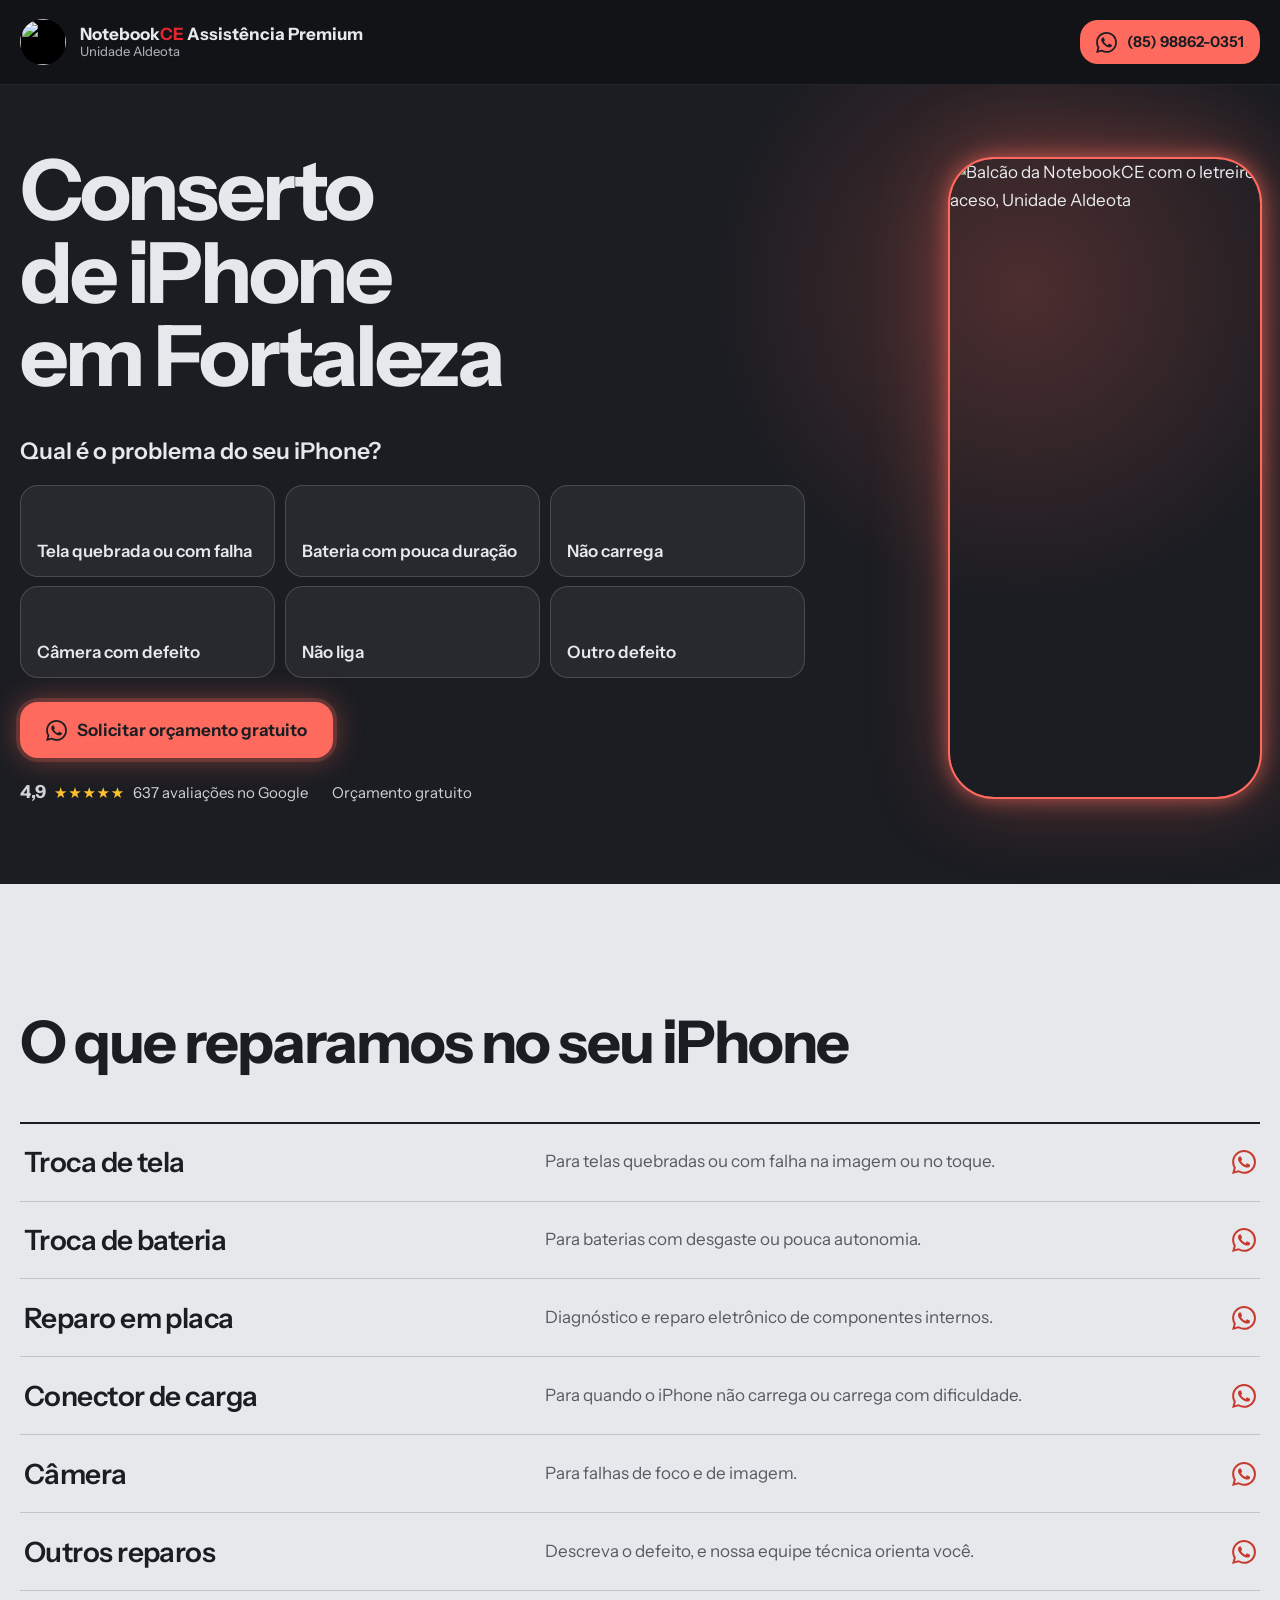
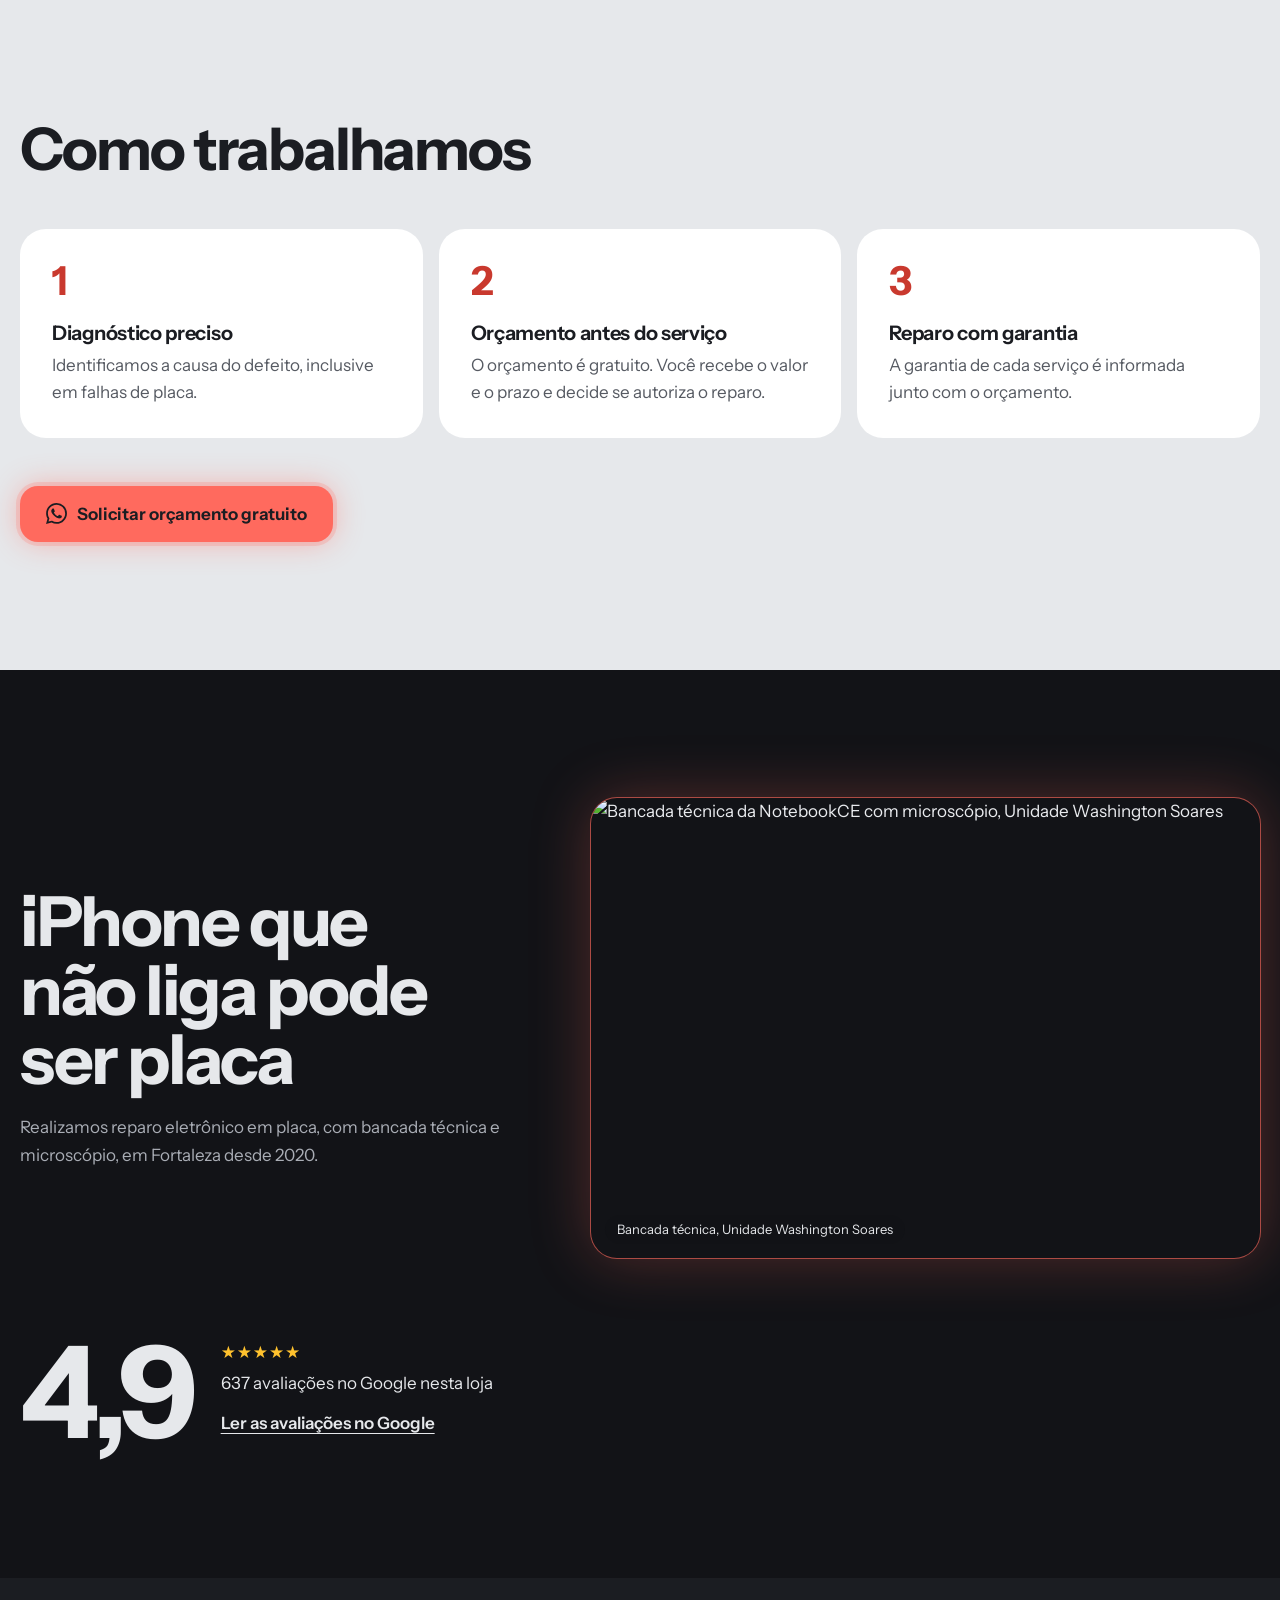
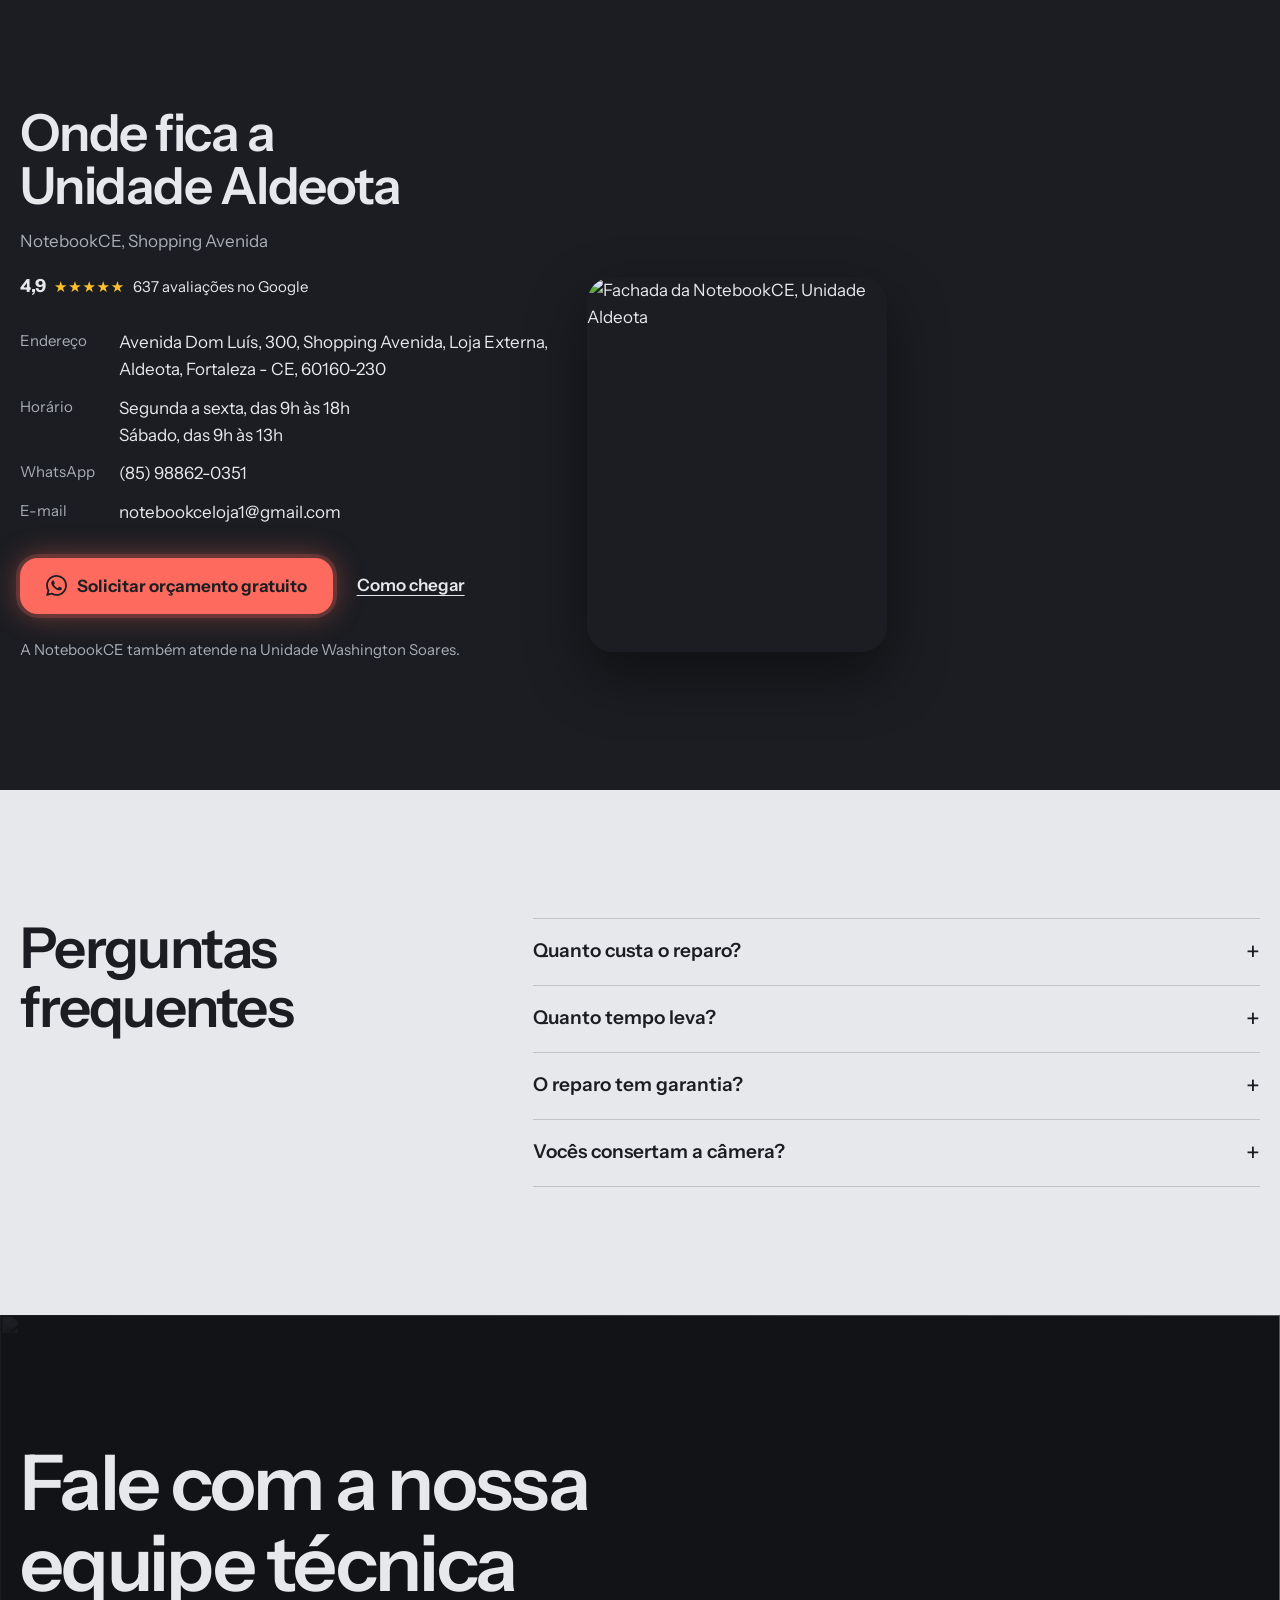
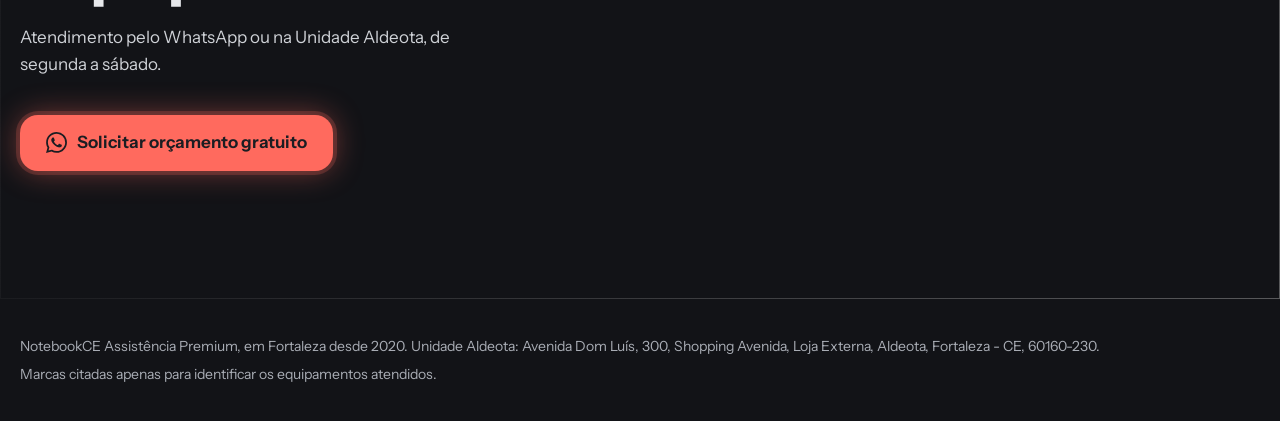
==== matriz/iphone/index.html @ aa3cdfe5 "Prévia das LPs da NotebookCE (v5) Oito páginas: MacBook e iMac, notebook gamer, notebook de outras m" ====
<!doctype html>
<html lang="pt-BR">
<head>
<meta charset="utf-8">
<meta name="viewport" content="width=device-width, initial-scale=1">
<meta name="robots" content="noindex, nofollow">
<meta name="referrer" content="no-referrer">
<title>Conserto de iPhone em Fortaleza, Unidade Aldeota | NotebookCE</title>
<meta name="description" content="Troca de tela e bateria, conector de carga, câmera e reparo em placa de iPhone em Fortaleza, com orçamento gratuito.">
<link rel="preconnect" href="https://fonts.googleapis.com">
<link rel="preconnect" href="https://fonts.gstatic.com" crossorigin>
<link rel="stylesheet" href="https://fonts.googleapis.com/css2?family=Instrument+Sans:wdth,wght@75..100,400..700&display=swap">
<link rel="stylesheet" href="../../assets/base.css">
<style>
  :root { --c: #ff6a5e; --c-escuro: #c9392e; --raio-cta: 18px; --raio-foto: 26px; }

  .heroi { position: relative; overflow: hidden; }
  .heroi::before { content: ""; position: absolute; width: 56vw; height: 56vw; right: -8vw; top: -12vw; background: radial-gradient(circle, color-mix(in srgb, var(--c) 22%, transparent), transparent 62%); pointer-events: none; }
  .heroi__grade { position: relative; display: grid; grid-template-columns: minmax(0, 1.35fr) minmax(0, .65fr); gap: clamp(2rem, 6vw, 6rem); align-items: center; padding-block: clamp(2.5rem, 5vw, 4rem) clamp(3rem, 6vw, 5rem); }
  .heroi h1 { max-width: 12ch; font-size: clamp(2.9rem, 6.6vw, 5.75rem); font-weight: 700; letter-spacing: -.04em; line-height: .98; }
  .heroi__pergunta { margin: clamp(1.5rem, 3vw, 2.25rem) 0 .9rem; font-size: clamp(1.1875rem, 1.8vw, 1.4375rem); font-weight: 600; }
  .defeitos { display: grid; grid-template-columns: repeat(3, minmax(0, 1fr)); gap: .6rem; }
  .defeitos a { display: flex; align-items: flex-end; min-height: 92px; padding: .9rem 1rem; background: rgba(230, 232, 235, .06); border: 1px solid rgba(230, 232, 235, .18); border-radius: 18px; font-size: 1.0625rem; font-weight: 600; line-height: 1.2; text-decoration: none; transition: background .15s ease, color .15s ease, box-shadow .15s ease, transform .15s ease; }
  .defeitos a:hover { background: var(--c); border-color: var(--c); color: var(--grafite); box-shadow: 0 0 28px color-mix(in srgb, var(--c) 65%, transparent); transform: translateY(-2px); }
  .heroi__acao { margin-top: 1.5rem; }
  .heroi__prova { display: flex; flex-wrap: wrap; align-items: center; gap: .4rem 1.5rem; margin-top: 1.25rem; color: #cfd2d7; font-size: .9375rem; }
  .tela { width: min(310px, 100%); margin-left: auto; aspect-ratio: 9 / 18.5; overflow: hidden; border-radius: 44px; box-shadow: 0 0 0 2px var(--c), 0 0 22px color-mix(in srgb, var(--c) 75%, transparent), 0 0 80px color-mix(in srgb, var(--c) 35%, transparent); }
  .tela img { width: 100%; height: 100%; object-fit: cover; object-position: center; }

  .h2 { font-size: clamp(2.25rem, 4.6vw, 3.75rem); font-weight: 700; letter-spacing: -.034em; }
  .reparos { margin-top: clamp(2rem, 4vw, 3rem); border-top: 2px solid currentColor; }
  .reparos a { display: grid; grid-template-columns: minmax(0, .85fr) minmax(0, 1.15fr) auto; gap: .35rem clamp(1.5rem, 4vw, 4rem); align-items: center; padding: 1.4rem .25rem; border-bottom: 1px solid var(--linha); text-decoration: none; transition: background .15s ease, padding .15s ease; }
  .reparos a:hover { padding-inline: 1rem; background: color-mix(in srgb, var(--c) 16%, transparent); }
  .reparos h3 { font-size: clamp(1.3125rem, 2.3vw, 1.75rem); font-weight: 600; letter-spacing: -.02em; line-height: 1.15; }
  .reparos p { color: var(--suave); }
  .reparos svg { width: 24px; height: 24px; fill: var(--c-escuro); }

  .passos { display: grid; grid-template-columns: repeat(3, minmax(0, 1fr)); gap: 1rem; margin-top: clamp(2rem, 4vw, 3rem); }
  .passos li { padding: clamp(1.25rem, 2.5vw, 2rem); background: #fff; border-radius: var(--raio-foto); }
  .passos__n { display: block; margin-bottom: 1.25rem; color: var(--c-escuro); font-size: 2.5rem; font-weight: 700; line-height: 1; }
  .passos h3 { margin-bottom: .4rem; font-size: 1.25rem; font-weight: 650; letter-spacing: -.015em; line-height: 1.2; }
  .passos p { color: var(--suave); }
  .acao { margin-top: clamp(2rem, 4vw, 3rem); }

  .placa { position: relative; overflow: hidden; }
  .placa__grade { display: grid; grid-template-columns: minmax(0, .85fr) minmax(0, 1.15fr); align-items: center; gap: clamp(2rem, 6vw, 6rem); }
  .placa h2 { font-size: clamp(2.5rem, 5.4vw, 4.5rem); font-weight: 700; letter-spacing: -.035em; line-height: 1; }
  .placa__texto > p { max-width: 44ch; margin-top: 1.25rem; color: var(--suave); }
  .placa figure { position: relative; overflow: hidden; border-radius: var(--raio-foto); box-shadow: 0 0 0 1px color-mix(in srgb, var(--c) 60%, transparent), 0 0 60px color-mix(in srgb, var(--c) 28%, transparent); }
  .placa img { width: 100%; aspect-ratio: 16 / 11; object-fit: cover; filter: var(--filtro-foto); }
  .placa figcaption { position: absolute; left: .85rem; bottom: .85rem; padding: .25rem .75rem; background: rgba(18, 19, 23, .82); border-radius: 999px; font-size: .8125rem; }
  .placa .avaliacoes { margin-top: clamp(3rem, 6vw, 5rem); }

  @media (max-width: 860px) {
    .heroi__grade { grid-template-columns: minmax(0, 1fr); }
    .tela { width: min(260px, 72%); margin: 1rem auto 0; aspect-ratio: 9 / 15; border-radius: 36px; }
    .placa__grade, .passos { grid-template-columns: minmax(0, 1fr); }
    .reparos a { grid-template-columns: minmax(0, 1fr) auto; }
    .reparos h3 { grid-column: 1; }
    .reparos p { grid-column: 1; grid-row: 2; }
    .reparos svg { grid-column: 2; grid-row: 1 / span 2; }
  }
  @media (max-width: 520px) {
    .defeitos { grid-template-columns: repeat(2, minmax(0, 1fr)); }
    .defeitos a { min-height: 74px; }
  }
</style>
</head>
<body>
<header class="topo">
  <div class="faixa topo__faixa">
    <img class="topo__emblema" src="https://notebookce.com.br/wp-content/uploads/2024/09/cropped-favicon-192x192.webp" alt="" width="46" height="46">
    <p class="topo__nome">Notebook<span class="marca">CE</span> Assistência Premium<small>Unidade Aldeota</small></p>
    <a class="cta cta--pequeno" href="https://wa.me/5585988620351"><svg viewBox="0 0 24 24" aria-hidden="true"><path d="M17.47 14.38c-.3-.15-1.76-.87-2.03-.97-.27-.1-.47-.15-.67.15-.2.3-.77.97-.94 1.16-.17.2-.35.22-.64.08-.3-.15-1.26-.46-2.39-1.48-.88-.79-1.48-1.76-1.65-2.06-.17-.3-.02-.46.13-.6.13-.14.3-.35.45-.52.15-.18.2-.3.3-.5.1-.2.05-.37-.03-.52-.07-.15-.67-1.61-.91-2.2-.24-.58-.49-.5-.67-.51h-.57c-.2 0-.52.07-.79.37-.27.3-1.04 1.02-1.04 2.48 0 1.46 1.07 2.88 1.21 3.07.15.2 2.1 3.2 5.08 4.49.71.3 1.26.49 1.69.62.71.23 1.36.2 1.87.12.57-.09 1.76-.72 2-1.41.25-.7.25-1.29.18-1.41-.08-.13-.27-.2-.57-.35M12.05 21.79h-.01a9.87 9.87 0 0 1-5.03-1.38l-.36-.21-3.74.98 1-3.65-.24-.37a9.86 9.86 0 0 1-1.51-5.26c0-5.45 4.44-9.88 9.89-9.88 2.64 0 5.12 1.03 6.99 2.9a9.82 9.82 0 0 1 2.89 6.99c0 5.45-4.44 9.88-9.88 9.88m8.41-18.3A11.82 11.82 0 0 0 12.05 0C5.5 0 .16 5.34.16 11.89c0 2.1.55 4.14 1.59 5.95L.06 24l6.31-1.65a11.88 11.88 0 0 0 5.68 1.45h.01c6.55 0 11.89-5.34 11.89-11.9 0-3.17-1.24-6.16-3.49-8.41"/></svg><span>(85) 98862-0351</span></a>
  </div>
</header>
<main>
  <section class="heroi">
    <div class="faixa heroi__grade">
      <div>
        <h1>Conserto de iPhone em Fortaleza</h1>
        <p class="heroi__pergunta">Qual é o problema do seu iPhone?</p>
        <ul class="defeitos">
          <li><a href="https://wa.me/5585988620351">Tela quebrada ou com falha</a></li>
          <li><a href="https://wa.me/5585988620351">Bateria com pouca duração</a></li>
          <li><a href="https://wa.me/5585988620351">Não carrega</a></li>
          <li><a href="https://wa.me/5585988620351">Câmera com defeito</a></li>
          <li><a href="https://wa.me/5585988620351">Não liga</a></li>
          <li><a href="https://wa.me/5585988620351">Outro defeito</a></li>
        </ul>
        <p class="heroi__acao"><a class="cta" href="https://wa.me/5585988620351"><svg viewBox="0 0 24 24" aria-hidden="true"><path d="M17.47 14.38c-.3-.15-1.76-.87-2.03-.97-.27-.1-.47-.15-.67.15-.2.3-.77.97-.94 1.16-.17.2-.35.22-.64.08-.3-.15-1.26-.46-2.39-1.48-.88-.79-1.48-1.76-1.65-2.06-.17-.3-.02-.46.13-.6.13-.14.3-.35.45-.52.15-.18.2-.3.3-.5.1-.2.05-.37-.03-.52-.07-.15-.67-1.61-.91-2.2-.24-.58-.49-.5-.67-.51h-.57c-.2 0-.52.07-.79.37-.27.3-1.04 1.02-1.04 2.48 0 1.46 1.07 2.88 1.21 3.07.15.2 2.1 3.2 5.08 4.49.71.3 1.26.49 1.69.62.71.23 1.36.2 1.87.12.57-.09 1.76-.72 2-1.41.25-.7.25-1.29.18-1.41-.08-.13-.27-.2-.57-.35M12.05 21.79h-.01a9.87 9.87 0 0 1-5.03-1.38l-.36-.21-3.74.98 1-3.65-.24-.37a9.86 9.86 0 0 1-1.51-5.26c0-5.45 4.44-9.88 9.89-9.88 2.64 0 5.12 1.03 6.99 2.9a9.82 9.82 0 0 1 2.89 6.99c0 5.45-4.44 9.88-9.88 9.88m8.41-18.3A11.82 11.82 0 0 0 12.05 0C5.5 0 .16 5.34.16 11.89c0 2.1.55 4.14 1.59 5.95L.06 24l6.31-1.65a11.88 11.88 0 0 0 5.68 1.45h.01c6.55 0 11.89-5.34 11.89-11.9 0-3.17-1.24-6.16-3.49-8.41"/></svg><span>Solicitar orçamento gratuito</span></a></p>
        <div class="heroi__prova">
          <p class="nota"><strong>4,9</strong> <span class="estrelas" aria-hidden="true">★★★★★</span> <span>637 avaliações no Google</span></p>
          <span>Orçamento gratuito</span>
        </div>
      </div>
      <div class="tela"><img class="acende" src="https://lh3.googleusercontent.com/d/18Oj84AFcj0-2UuQDXYTIz5CClQCBm1xY=w1280" srcset="https://lh3.googleusercontent.com/d/18Oj84AFcj0-2UuQDXYTIz5CClQCBm1xY=w640 640w, https://lh3.googleusercontent.com/d/18Oj84AFcj0-2UuQDXYTIz5CClQCBm1xY=w960 960w, https://lh3.googleusercontent.com/d/18Oj84AFcj0-2UuQDXYTIz5CClQCBm1xY=w1280 1280w" sizes="(max-width: 860px) 260px, 310px" alt="Balcão da NotebookCE com o letreiro aceso, Unidade Aldeota" fetchpriority="high"></div>
    </div>
  </section>

  <section class="claro secao">
    <div class="faixa">
      <h2 class="h2">O que reparamos no seu iPhone</h2>
      <ul class="reparos">
        <li><a href="https://wa.me/5585988620351"><h3>Troca de tela</h3><p>Para telas quebradas ou com falha na imagem ou no toque.</p><svg viewBox="0 0 24 24" aria-hidden="true"><path d="M17.47 14.38c-.3-.15-1.76-.87-2.03-.97-.27-.1-.47-.15-.67.15-.2.3-.77.97-.94 1.16-.17.2-.35.22-.64.08-.3-.15-1.26-.46-2.39-1.48-.88-.79-1.48-1.76-1.65-2.06-.17-.3-.02-.46.13-.6.13-.14.3-.35.45-.52.15-.18.2-.3.3-.5.1-.2.05-.37-.03-.52-.07-.15-.67-1.61-.91-2.2-.24-.58-.49-.5-.67-.51h-.57c-.2 0-.52.07-.79.37-.27.3-1.04 1.02-1.04 2.48 0 1.46 1.07 2.88 1.21 3.07.15.2 2.1 3.2 5.08 4.49.71.3 1.26.49 1.69.62.71.23 1.36.2 1.87.12.57-.09 1.76-.72 2-1.41.25-.7.25-1.29.18-1.41-.08-.13-.27-.2-.57-.35M12.05 21.79h-.01a9.87 9.87 0 0 1-5.03-1.38l-.36-.21-3.74.98 1-3.65-.24-.37a9.86 9.86 0 0 1-1.51-5.26c0-5.45 4.44-9.88 9.89-9.88 2.64 0 5.12 1.03 6.99 2.9a9.82 9.82 0 0 1 2.89 6.99c0 5.45-4.44 9.88-9.88 9.88m8.41-18.3A11.82 11.82 0 0 0 12.05 0C5.5 0 .16 5.34.16 11.89c0 2.1.55 4.14 1.59 5.95L.06 24l6.31-1.65a11.88 11.88 0 0 0 5.68 1.45h.01c6.55 0 11.89-5.34 11.89-11.9 0-3.17-1.24-6.16-3.49-8.41"/></svg></a></li>
        <li><a href="https://wa.me/5585988620351"><h3>Troca de bateria</h3><p>Para baterias com desgaste ou pouca autonomia.</p><svg viewBox="0 0 24 24" aria-hidden="true"><path d="M17.47 14.38c-.3-.15-1.76-.87-2.03-.97-.27-.1-.47-.15-.67.15-.2.3-.77.97-.94 1.16-.17.2-.35.22-.64.08-.3-.15-1.26-.46-2.39-1.48-.88-.79-1.48-1.76-1.65-2.06-.17-.3-.02-.46.13-.6.13-.14.3-.35.45-.52.15-.18.2-.3.3-.5.1-.2.05-.37-.03-.52-.07-.15-.67-1.61-.91-2.2-.24-.58-.49-.5-.67-.51h-.57c-.2 0-.52.07-.79.37-.27.3-1.04 1.02-1.04 2.48 0 1.46 1.07 2.88 1.21 3.07.15.2 2.1 3.2 5.08 4.49.71.3 1.26.49 1.69.62.71.23 1.36.2 1.87.12.57-.09 1.76-.72 2-1.41.25-.7.25-1.29.18-1.41-.08-.13-.27-.2-.57-.35M12.05 21.79h-.01a9.87 9.87 0 0 1-5.03-1.38l-.36-.21-3.74.98 1-3.65-.24-.37a9.86 9.86 0 0 1-1.51-5.26c0-5.45 4.44-9.88 9.89-9.88 2.64 0 5.12 1.03 6.99 2.9a9.82 9.82 0 0 1 2.89 6.99c0 5.45-4.44 9.88-9.88 9.88m8.41-18.3A11.82 11.82 0 0 0 12.05 0C5.5 0 .16 5.34.16 11.89c0 2.1.55 4.14 1.59 5.95L.06 24l6.31-1.65a11.88 11.88 0 0 0 5.68 1.45h.01c6.55 0 11.89-5.34 11.89-11.9 0-3.17-1.24-6.16-3.49-8.41"/></svg></a></li>
        <li><a href="https://wa.me/5585988620351"><h3>Reparo em placa</h3><p>Diagnóstico e reparo eletrônico de componentes internos.</p><svg viewBox="0 0 24 24" aria-hidden="true"><path d="M17.47 14.38c-.3-.15-1.76-.87-2.03-.97-.27-.1-.47-.15-.67.15-.2.3-.77.97-.94 1.16-.17.2-.35.22-.64.08-.3-.15-1.26-.46-2.39-1.48-.88-.79-1.48-1.76-1.65-2.06-.17-.3-.02-.46.13-.6.13-.14.3-.35.45-.52.15-.18.2-.3.3-.5.1-.2.05-.37-.03-.52-.07-.15-.67-1.61-.91-2.2-.24-.58-.49-.5-.67-.51h-.57c-.2 0-.52.07-.79.37-.27.3-1.04 1.02-1.04 2.48 0 1.46 1.07 2.88 1.21 3.07.15.2 2.1 3.2 5.08 4.49.71.3 1.26.49 1.69.62.71.23 1.36.2 1.87.12.57-.09 1.76-.72 2-1.41.25-.7.25-1.29.18-1.41-.08-.13-.27-.2-.57-.35M12.05 21.79h-.01a9.87 9.87 0 0 1-5.03-1.38l-.36-.21-3.74.98 1-3.65-.24-.37a9.86 9.86 0 0 1-1.51-5.26c0-5.45 4.44-9.88 9.89-9.88 2.64 0 5.12 1.03 6.99 2.9a9.82 9.82 0 0 1 2.89 6.99c0 5.45-4.44 9.88-9.88 9.88m8.41-18.3A11.82 11.82 0 0 0 12.05 0C5.5 0 .16 5.34.16 11.89c0 2.1.55 4.14 1.59 5.95L.06 24l6.31-1.65a11.88 11.88 0 0 0 5.68 1.45h.01c6.55 0 11.89-5.34 11.89-11.9 0-3.17-1.24-6.16-3.49-8.41"/></svg></a></li>
        <li><a href="https://wa.me/5585988620351"><h3>Conector de carga</h3><p>Para quando o iPhone não carrega ou carrega com dificuldade.</p><svg viewBox="0 0 24 24" aria-hidden="true"><path d="M17.47 14.38c-.3-.15-1.76-.87-2.03-.97-.27-.1-.47-.15-.67.15-.2.3-.77.97-.94 1.16-.17.2-.35.22-.64.08-.3-.15-1.26-.46-2.39-1.48-.88-.79-1.48-1.76-1.65-2.06-.17-.3-.02-.46.13-.6.13-.14.3-.35.45-.52.15-.18.2-.3.3-.5.1-.2.05-.37-.03-.52-.07-.15-.67-1.61-.91-2.2-.24-.58-.49-.5-.67-.51h-.57c-.2 0-.52.07-.79.37-.27.3-1.04 1.02-1.04 2.48 0 1.46 1.07 2.88 1.21 3.07.15.2 2.1 3.2 5.08 4.49.71.3 1.26.49 1.69.62.71.23 1.36.2 1.87.12.57-.09 1.76-.72 2-1.41.25-.7.25-1.29.18-1.41-.08-.13-.27-.2-.57-.35M12.05 21.79h-.01a9.87 9.87 0 0 1-5.03-1.38l-.36-.21-3.74.98 1-3.65-.24-.37a9.86 9.86 0 0 1-1.51-5.26c0-5.45 4.44-9.88 9.89-9.88 2.64 0 5.12 1.03 6.99 2.9a9.82 9.82 0 0 1 2.89 6.99c0 5.45-4.44 9.88-9.88 9.88m8.41-18.3A11.82 11.82 0 0 0 12.05 0C5.5 0 .16 5.34.16 11.89c0 2.1.55 4.14 1.59 5.95L.06 24l6.31-1.65a11.88 11.88 0 0 0 5.68 1.45h.01c6.55 0 11.89-5.34 11.89-11.9 0-3.17-1.24-6.16-3.49-8.41"/></svg></a></li>
        <li><a href="https://wa.me/5585988620351"><h3>Câmera</h3><p>Para falhas de foco e de imagem.</p><svg viewBox="0 0 24 24" aria-hidden="true"><path d="M17.47 14.38c-.3-.15-1.76-.87-2.03-.97-.27-.1-.47-.15-.67.15-.2.3-.77.97-.94 1.16-.17.2-.35.22-.64.08-.3-.15-1.26-.46-2.39-1.48-.88-.79-1.48-1.76-1.65-2.06-.17-.3-.02-.46.13-.6.13-.14.3-.35.45-.52.15-.18.2-.3.3-.5.1-.2.05-.37-.03-.52-.07-.15-.67-1.61-.91-2.2-.24-.58-.49-.5-.67-.51h-.57c-.2 0-.52.07-.79.37-.27.3-1.04 1.02-1.04 2.48 0 1.46 1.07 2.88 1.21 3.07.15.2 2.1 3.2 5.08 4.49.71.3 1.26.49 1.69.62.71.23 1.36.2 1.87.12.57-.09 1.76-.72 2-1.41.25-.7.25-1.29.18-1.41-.08-.13-.27-.2-.57-.35M12.05 21.79h-.01a9.87 9.87 0 0 1-5.03-1.38l-.36-.21-3.74.98 1-3.65-.24-.37a9.86 9.86 0 0 1-1.51-5.26c0-5.45 4.44-9.88 9.89-9.88 2.64 0 5.12 1.03 6.99 2.9a9.82 9.82 0 0 1 2.89 6.99c0 5.45-4.44 9.88-9.88 9.88m8.41-18.3A11.82 11.82 0 0 0 12.05 0C5.5 0 .16 5.34.16 11.89c0 2.1.55 4.14 1.59 5.95L.06 24l6.31-1.65a11.88 11.88 0 0 0 5.68 1.45h.01c6.55 0 11.89-5.34 11.89-11.9 0-3.17-1.24-6.16-3.49-8.41"/></svg></a></li>
        <li><a href="https://wa.me/5585988620351"><h3>Outros reparos</h3><p>Descreva o defeito, e nossa equipe técnica orienta você.</p><svg viewBox="0 0 24 24" aria-hidden="true"><path d="M17.47 14.38c-.3-.15-1.76-.87-2.03-.97-.27-.1-.47-.15-.67.15-.2.3-.77.97-.94 1.16-.17.2-.35.22-.64.08-.3-.15-1.26-.46-2.39-1.48-.88-.79-1.48-1.76-1.65-2.06-.17-.3-.02-.46.13-.6.13-.14.3-.35.45-.52.15-.18.2-.3.3-.5.1-.2.05-.37-.03-.52-.07-.15-.67-1.61-.91-2.2-.24-.58-.49-.5-.67-.51h-.57c-.2 0-.52.07-.79.37-.27.3-1.04 1.02-1.04 2.48 0 1.46 1.07 2.88 1.21 3.07.15.2 2.1 3.2 5.08 4.49.71.3 1.26.49 1.69.62.71.23 1.36.2 1.87.12.57-.09 1.76-.72 2-1.41.25-.7.25-1.29.18-1.41-.08-.13-.27-.2-.57-.35M12.05 21.79h-.01a9.87 9.87 0 0 1-5.03-1.38l-.36-.21-3.74.98 1-3.65-.24-.37a9.86 9.86 0 0 1-1.51-5.26c0-5.45 4.44-9.88 9.89-9.88 2.64 0 5.12 1.03 6.99 2.9a9.82 9.82 0 0 1 2.89 6.99c0 5.45-4.44 9.88-9.88 9.88m8.41-18.3A11.82 11.82 0 0 0 12.05 0C5.5 0 .16 5.34.16 11.89c0 2.1.55 4.14 1.59 5.95L.06 24l6.31-1.65a11.88 11.88 0 0 0 5.68 1.45h.01c6.55 0 11.89-5.34 11.89-11.9 0-3.17-1.24-6.16-3.49-8.41"/></svg></a></li>
      </ul>
    </div>
  </section>

  <section class="claro secao" style="padding-top:0">
    <div class="faixa">
      <h2 class="h2">Como trabalhamos</h2>
      <ol class="passos">
        <li><span class="passos__n">1</span><h3>Diagnóstico preciso</h3><p>Identificamos a causa do defeito, inclusive em falhas de placa.</p></li>
        <li><span class="passos__n">2</span><h3>Orçamento antes do serviço</h3><p>O orçamento é gratuito. Você recebe o valor e o prazo e decide se autoriza o reparo.</p></li>
        <li><span class="passos__n">3</span><h3>Reparo com garantia</h3><p>A garantia de cada serviço é informada junto com o orçamento.</p></li>
      </ol>
      <p class="acao"><a class="cta" href="https://wa.me/5585988620351"><svg viewBox="0 0 24 24" aria-hidden="true"><path d="M17.47 14.38c-.3-.15-1.76-.87-2.03-.97-.27-.1-.47-.15-.67.15-.2.3-.77.97-.94 1.16-.17.2-.35.22-.64.08-.3-.15-1.26-.46-2.39-1.48-.88-.79-1.48-1.76-1.65-2.06-.17-.3-.02-.46.13-.6.13-.14.3-.35.45-.52.15-.18.2-.3.3-.5.1-.2.05-.37-.03-.52-.07-.15-.67-1.61-.91-2.2-.24-.58-.49-.5-.67-.51h-.57c-.2 0-.52.07-.79.37-.27.3-1.04 1.02-1.04 2.48 0 1.46 1.07 2.88 1.21 3.07.15.2 2.1 3.2 5.08 4.49.71.3 1.26.49 1.69.62.71.23 1.36.2 1.87.12.57-.09 1.76-.72 2-1.41.25-.7.25-1.29.18-1.41-.08-.13-.27-.2-.57-.35M12.05 21.79h-.01a9.87 9.87 0 0 1-5.03-1.38l-.36-.21-3.74.98 1-3.65-.24-.37a9.86 9.86 0 0 1-1.51-5.26c0-5.45 4.44-9.88 9.89-9.88 2.64 0 5.12 1.03 6.99 2.9a9.82 9.82 0 0 1 2.89 6.99c0 5.45-4.44 9.88-9.88 9.88m8.41-18.3A11.82 11.82 0 0 0 12.05 0C5.5 0 .16 5.34.16 11.89c0 2.1.55 4.14 1.59 5.95L.06 24l6.31-1.65a11.88 11.88 0 0 0 5.68 1.45h.01c6.55 0 11.89-5.34 11.89-11.9 0-3.17-1.24-6.16-3.49-8.41"/></svg><span>Solicitar orçamento gratuito</span></a></p>
    </div>
  </section>

  <section class="preto secao placa">
    <div class="faixa">
      <div class="placa__grade">
        <div class="placa__texto">
          <h2>iPhone que não liga pode ser placa</h2>
          <p>Realizamos reparo eletrônico em placa, com bancada técnica e microscópio, em Fortaleza desde 2020.</p>
        </div>
        <figure><img src="https://lh3.googleusercontent.com/d/1rOdA4WZgNqsI_7m1NEC5qNkPikhuOT2p=w1280" alt="Bancada técnica da NotebookCE com microscópio, Unidade Washington Soares" loading="lazy"><figcaption>Bancada técnica, Unidade Washington Soares</figcaption></figure>
      </div>
      <div class="avaliacoes">
        <p class="avaliacoes__nota">4,9</p>
        <div class="avaliacoes__texto">
          <span class="estrelas" aria-hidden="true">★★★★★</span>
          <p>637 avaliações no Google nesta loja</p>
          <a href="https://maps.app.goo.gl/sz3wGqfpK5pfhw9r8" target="_blank" rel="noopener">Ler as avaliações no Google</a>
        </div>
      </div>
    </div>
  </section>

  <section class="secao local" id="unidade">
    <div class="faixa local__grade">
      <div>
        <h2>Onde fica a Unidade Aldeota</h2>
        <p class="local__nome">NotebookCE, Shopping Avenida</p>
        <p class="nota"><strong>4,9</strong> <span class="estrelas" aria-hidden="true">★★★★★</span> <span>637 avaliações no Google</span></p>
        <dl>
          <dt>Endereço</dt><dd>Avenida Dom Luís, 300, Shopping Avenida, Loja Externa, Aldeota, Fortaleza - CE, 60160-230</dd>
          <dt>Horário</dt><dd>Segunda a sexta, das 9h às 18h<br>Sábado, das 9h às 13h</dd>
          <dt>WhatsApp</dt><dd>(85) 98862-0351</dd>
          <dt>E-mail</dt><dd>notebookceloja1@gmail.com</dd>
        </dl>
        <div class="local__acoes">
          <a class="cta" href="https://wa.me/5585988620351"><svg viewBox="0 0 24 24" aria-hidden="true"><path d="M17.47 14.38c-.3-.15-1.76-.87-2.03-.97-.27-.1-.47-.15-.67.15-.2.3-.77.97-.94 1.16-.17.2-.35.22-.64.08-.3-.15-1.26-.46-2.39-1.48-.88-.79-1.48-1.76-1.65-2.06-.17-.3-.02-.46.13-.6.13-.14.3-.35.45-.52.15-.18.2-.3.3-.5.1-.2.05-.37-.03-.52-.07-.15-.67-1.61-.91-2.2-.24-.58-.49-.5-.67-.51h-.57c-.2 0-.52.07-.79.37-.27.3-1.04 1.02-1.04 2.48 0 1.46 1.07 2.88 1.21 3.07.15.2 2.1 3.2 5.08 4.49.71.3 1.26.49 1.69.62.71.23 1.36.2 1.87.12.57-.09 1.76-.72 2-1.41.25-.7.25-1.29.18-1.41-.08-.13-.27-.2-.57-.35M12.05 21.79h-.01a9.87 9.87 0 0 1-5.03-1.38l-.36-.21-3.74.98 1-3.65-.24-.37a9.86 9.86 0 0 1-1.51-5.26c0-5.45 4.44-9.88 9.89-9.88 2.64 0 5.12 1.03 6.99 2.9a9.82 9.82 0 0 1 2.89 6.99c0 5.45-4.44 9.88-9.88 9.88m8.41-18.3A11.82 11.82 0 0 0 12.05 0C5.5 0 .16 5.34.16 11.89c0 2.1.55 4.14 1.59 5.95L.06 24l6.31-1.65a11.88 11.88 0 0 0 5.68 1.45h.01c6.55 0 11.89-5.34 11.89-11.9 0-3.17-1.24-6.16-3.49-8.41"/></svg><span>Solicitar orçamento gratuito</span></a>
          <a class="local__link" href="https://maps.app.goo.gl/sz3wGqfpK5pfhw9r8" target="_blank" rel="noopener">Como chegar</a>
        </div>
        <p class="local__outra">A NotebookCE também atende na Unidade Washington Soares.</p>
      </div>
      <div class="local__visual">
        <iframe class="local__mapa" src="https://www.google.com/maps?q=-3.7331212,-38.4988967&z=16&output=embed" title="Mapa da NotebookCE, Unidade Aldeota" loading="lazy" referrerpolicy="no-referrer-when-downgrade"></iframe>
        <figure class="local__fachada"><img src="https://lh3.googleusercontent.com/d/1cTgY5jT7O_v11GRswte-Q9NuVtVLw3_w=w900" alt="Fachada da NotebookCE, Unidade Aldeota" loading="lazy"></figure>
      </div>
    </div>
  </section>

  <section class="claro secao">
    <div class="faixa perguntas">
      <h2>Perguntas frequentes</h2>
      <div class="faq">
        <details><summary>Quanto custa o reparo?</summary><p>O valor é definido no diagnóstico, de acordo com o modelo e o defeito. O orçamento é gratuito e pode ser parcelado em até 3x sem juros, conforme as condições da loja.</p></details>
        <details><summary>Quanto tempo leva?</summary><p>O prazo é informado no orçamento e depende do defeito e da disponibilidade de peças.</p></details>
        <details><summary>O reparo tem garantia?</summary><p>Sim. A troca de tela tem garantia de três meses. A garantia dos demais serviços é informada no orçamento.</p></details>
        <details><summary>Vocês consertam a câmera?</summary><p>Sim. Realizamos o diagnóstico da câmera e apresentamos as opções de reparo antes de qualquer serviço.</p></details>
      </div>
    </div>
  </section>

  <section class="secao final">
    <img src="https://lh3.googleusercontent.com/d/1-3s-7iecdODhEbStHQ0s3-2PYYTyKJgz=w1280" alt="" loading="lazy">
    <div class="faixa">
      <h2>Fale com a nossa equipe técnica</h2>
      <p>Atendimento pelo WhatsApp ou na Unidade Aldeota, de segunda a sábado.</p>
      <a class="cta" href="https://wa.me/5585988620351"><svg viewBox="0 0 24 24" aria-hidden="true"><path d="M17.47 14.38c-.3-.15-1.76-.87-2.03-.97-.27-.1-.47-.15-.67.15-.2.3-.77.97-.94 1.16-.17.2-.35.22-.64.08-.3-.15-1.26-.46-2.39-1.48-.88-.79-1.48-1.76-1.65-2.06-.17-.3-.02-.46.13-.6.13-.14.3-.35.45-.52.15-.18.2-.3.3-.5.1-.2.05-.37-.03-.52-.07-.15-.67-1.61-.91-2.2-.24-.58-.49-.5-.67-.51h-.57c-.2 0-.52.07-.79.37-.27.3-1.04 1.02-1.04 2.48 0 1.46 1.07 2.88 1.21 3.07.15.2 2.1 3.2 5.08 4.49.71.3 1.26.49 1.69.62.71.23 1.36.2 1.87.12.57-.09 1.76-.72 2-1.41.25-.7.25-1.29.18-1.41-.08-.13-.27-.2-.57-.35M12.05 21.79h-.01a9.87 9.87 0 0 1-5.03-1.38l-.36-.21-3.74.98 1-3.65-.24-.37a9.86 9.86 0 0 1-1.51-5.26c0-5.45 4.44-9.88 9.89-9.88 2.64 0 5.12 1.03 6.99 2.9a9.82 9.82 0 0 1 2.89 6.99c0 5.45-4.44 9.88-9.88 9.88m8.41-18.3A11.82 11.82 0 0 0 12.05 0C5.5 0 .16 5.34.16 11.89c0 2.1.55 4.14 1.59 5.95L.06 24l6.31-1.65a11.88 11.88 0 0 0 5.68 1.45h.01c6.55 0 11.89-5.34 11.89-11.9 0-3.17-1.24-6.16-3.49-8.41"/></svg><span>Solicitar orçamento gratuito</span></a>
    </div>
  </section>
</main>
<footer class="rodape">
  <div class="faixa">
    <p>NotebookCE Assistência Premium, em Fortaleza desde 2020. Unidade Aldeota: Avenida Dom Luís, 300, Shopping Avenida, Loja Externa, Aldeota, Fortaleza - CE, 60160-230.</p>
    <p>Marcas citadas apenas para identificar os equipamentos atendidos.</p>
  </div>
</footer>
<div class="barra-cta"><a class="cta" href="https://wa.me/5585988620351"><svg viewBox="0 0 24 24" aria-hidden="true"><path d="M17.47 14.38c-.3-.15-1.76-.87-2.03-.97-.27-.1-.47-.15-.67.15-.2.3-.77.97-.94 1.16-.17.2-.35.22-.64.08-.3-.15-1.26-.46-2.39-1.48-.88-.79-1.48-1.76-1.65-2.06-.17-.3-.02-.46.13-.6.13-.14.3-.35.45-.52.15-.18.2-.3.3-.5.1-.2.05-.37-.03-.52-.07-.15-.67-1.61-.91-2.2-.24-.58-.49-.5-.67-.51h-.57c-.2 0-.52.07-.79.37-.27.3-1.04 1.02-1.04 2.48 0 1.46 1.07 2.88 1.21 3.07.15.2 2.1 3.2 5.08 4.49.71.3 1.26.49 1.69.62.71.23 1.36.2 1.87.12.57-.09 1.76-.72 2-1.41.25-.7.25-1.29.18-1.41-.08-.13-.27-.2-.57-.35M12.05 21.79h-.01a9.87 9.87 0 0 1-5.03-1.38l-.36-.21-3.74.98 1-3.65-.24-.37a9.86 9.86 0 0 1-1.51-5.26c0-5.45 4.44-9.88 9.89-9.88 2.64 0 5.12 1.03 6.99 2.9a9.82 9.82 0 0 1 2.89 6.99c0 5.45-4.44 9.88-9.88 9.88m8.41-18.3A11.82 11.82 0 0 0 12.05 0C5.5 0 .16 5.34.16 11.89c0 2.1.55 4.14 1.59 5.95L.06 24l6.31-1.65a11.88 11.88 0 0 0 5.68 1.45h.01c6.55 0 11.89-5.34 11.89-11.9 0-3.17-1.24-6.16-3.49-8.41"/></svg><span>Solicitar orçamento gratuito</span></a></div>
<script>
  // Evita dois botões iguais na mesma tela: a barra só some enquanto o primeiro botão da página está visível.
  new IntersectionObserver(([item]) => document.body.classList.toggle('barra-oculta', item.isIntersecting))
    .observe(document.querySelector('main .cta'));
</script>
</body>
</html>
---- assets/base.css ----
/* NotebookCE v5. Base visual única para as quatro páginas: grafite, preto e claro, uma fonte e o vermelho da marca.
   Cada página define só a cor de destaque (--c) e o próprio layout. */
:root {
  --preto: #121317;
  --grafite: #1b1d22;
  --claro: #e6e8eb;
  --branco: #f5f6f8;
  --marca: #e3262f;
  --fonte: 'Instrument Sans', system-ui, sans-serif;
  --fundo: var(--grafite);
  --texto: var(--claro);
  --suave: #a9adb5;
  --linha: rgba(230, 232, 235, .17);
  --c-texto: var(--grafite);
  --filtro-foto: contrast(1.04) saturate(1.04);
}
*, *::before, *::after { box-sizing: border-box; }
html { -webkit-text-size-adjust: 100%; scroll-behavior: smooth; }
body {
  margin: 0;
  background: var(--fundo);
  color: var(--texto);
  font-family: var(--fonte);
  font-size: 1.0625rem;
  line-height: 1.6;
  overflow-x: hidden;
}
img, iframe { display: block; max-width: 100%; }
img { height: auto; }
h1, h2, h3, p, ul, ol, figure, dl, dd { margin: 0; padding: 0; }
ul, ol { list-style: none; }
h1, h2, h3 { line-height: 1.05; text-wrap: balance; }
h1, h2 { font-weight: 600; letter-spacing: -.03em; }
a { color: inherit; }
a:focus-visible, summary:focus-visible { outline: 3px solid var(--c); outline-offset: 3px; }

.faixa { width: min(1240px, 100% - 2.5rem); margin-inline: auto; }
.secao { padding-block: clamp(4.5rem, 10vw, 8rem); }

/* Fundos da base. As seções escuras usam o fundo da página (grafite) ou o preto. */
.preto { background: var(--preto); }
.claro, .branco { color: var(--grafite); --suave: #565a62; --linha: rgba(27, 29, 34, .18); --faq-sinal: var(--grafite); }
.claro { background: var(--claro); }
.branco { background: var(--branco); }

/* O botão brilha como a fita de LED da loja. */
.cta {
  display: inline-flex;
  align-items: center;
  justify-content: center;
  gap: .65rem;
  min-height: 56px;
  padding: .9rem 1.6rem;
  border-radius: var(--raio-cta, 14px);
  background: var(--c);
  color: var(--c-texto);
  font-weight: 650;
  line-height: 1.2;
  text-align: center;
  text-decoration: none;
  box-shadow: 0 0 0 4px color-mix(in srgb, var(--brilho, var(--c)) 20%, transparent), 0 0 30px color-mix(in srgb, var(--brilho, var(--c)) 45%, transparent);
  transition: box-shadow .2s ease, transform .2s ease;
}
.cta:hover { transform: translateY(-2px); box-shadow: 0 0 0 5px color-mix(in srgb, var(--brilho, var(--c)) 30%, transparent), 0 0 48px color-mix(in srgb, var(--brilho, var(--c)) 70%, transparent); }
.cta svg { width: 21px; height: 21px; flex: none; fill: currentColor; }
.cta--pequeno { min-height: 44px; padding: .5rem 1rem; font-size: .9375rem; box-shadow: none; }

/* A fita de LED: acende uma vez, ao abrir a página, com a piscada de lâmpada ligando. */
.led { position: absolute; display: block; border-radius: 3px; background: var(--brilho, var(--c)); box-shadow: 0 0 5px var(--brilho, var(--c)), 0 0 18px var(--brilho, var(--c)), 0 0 54px color-mix(in srgb, var(--brilho, var(--c)) 70%, transparent); pointer-events: none; }
.led--h { height: 3px; transform-origin: left center; animation: liga-h 1.6s cubic-bezier(.2, .7, .2, 1) both .15s; }
.led--v { width: 3px; transform-origin: center top; animation: liga-v 1.6s cubic-bezier(.2, .7, .2, 1) both .15s; }
@keyframes liga-h { 0% { transform: scaleX(0); opacity: 0; } 55% { transform: scaleX(1); opacity: 1; } 66% { opacity: .3; } 72% { opacity: 1; } 80% { opacity: .55; } 100% { transform: scaleX(1); opacity: 1; } }
@keyframes liga-v { 0% { transform: scaleY(0); opacity: 0; } 55% { transform: scaleY(1); opacity: 1; } 66% { opacity: .3; } 72% { opacity: 1; } 80% { opacity: .55; } 100% { transform: scaleY(1); opacity: 1; } }
.acende { filter: var(--filtro-foto, none); animation: acende 1.8s ease both .1s; }
@keyframes acende { from { filter: brightness(.25) saturate(.45); } to { filter: var(--filtro-foto, brightness(1)); } }

/* Topo igual nas quatro páginas, com o "CE" no vermelho da marca. */
.topo { position: relative; z-index: 3; background: var(--preto); color: var(--claro); border-bottom: 1px solid rgba(230, 232, 235, .08); }
.topo__faixa { display: flex; align-items: center; gap: .85rem; min-height: 84px; }
.topo__emblema { width: 46px; height: 46px; border-radius: 50%; background: #000; }
.topo__nome { font-weight: 700; line-height: 1.15; }
.topo__nome small { display: block; color: var(--suave); font-size: .8125rem; font-weight: 450; }
.marca { color: var(--marca); }
.topo .cta { margin-left: auto; }

.nota { display: inline-flex; flex-wrap: wrap; align-items: center; gap: .1rem .5rem; font-size: .9375rem; }
.nota strong { font-size: 1.125rem; }
.estrelas { color: #ffc22e; letter-spacing: .05em; }

.faq { border-top: 1px solid var(--linha); }
.faq details { border-bottom: 1px solid var(--linha); }
.faq summary { display: flex; justify-content: space-between; gap: 1.5rem; padding: 1.25rem 0; cursor: pointer; font-size: 1.1875rem; font-weight: 600; line-height: 1.3; list-style: none; }
.faq summary::-webkit-details-marker { display: none; }
.faq summary::after { content: "+"; flex: none; color: var(--faq-sinal, var(--c)); font-size: 1.625rem; font-weight: 400; line-height: 1; transition: transform .2s ease; }
.faq details[open] summary::after { transform: rotate(45deg); }
.faq details p { max-width: 68ch; padding-bottom: 1.4rem; color: var(--suave); }
.perguntas { display: grid; grid-template-columns: minmax(0, .75fr) minmax(0, 1.25fr); gap: clamp(2.5rem, 6vw, 6rem); }
.perguntas h2 { font-size: clamp(2.25rem, 4.4vw, 3.75rem); }

/* Onde fica: mapa ao fundo, fachada por cima, como quem chega na loja. */
.local { background: var(--grafite); color: var(--claro); --suave: #a9adb5; }
.local__grade { display: grid; grid-template-columns: minmax(0, 1fr) minmax(0, 1.2fr); gap: clamp(2.5rem, 6vw, 6rem); align-items: center; }
.local h2 { font-size: clamp(2rem, 4vw, 3.25rem); }
.local__nome { margin-top: .9rem; color: var(--suave); }
.local .nota { margin-top: 1.1rem; }
.local dl { display: grid; grid-template-columns: auto minmax(0, 1fr); gap: .7rem 1.5rem; margin: 1.75rem 0 2rem; }
.local dt { color: var(--suave); font-size: .9375rem; }
.local dd { overflow-wrap: anywhere; }
.local__acoes { display: flex; flex-wrap: wrap; align-items: center; gap: 1rem 1.5rem; }
/* Links de texto com área de toque de 44 px, sem mudar o tamanho da letra. */
.local__link, .avaliacoes__texto a { display: inline-flex; align-items: center; justify-self: start; min-height: 44px; font-weight: 600; text-underline-offset: .25em; }
.local__outra { margin-top: 1.5rem; color: var(--suave); font-size: .9375rem; }
/* Fachada sobreposta ao canto do mapa, como na v2, sem chegar ao marcador do centro. */
.local__visual { position: relative; padding-bottom: 3.5rem; }
.local__mapa { width: 100%; height: clamp(320px, 38vw, 480px); border: 0; border-radius: var(--raio-foto, 6px); }
.local__fachada { position: absolute; left: clamp(-3rem, -3vw, -1rem); bottom: 0; width: clamp(170px, 24vw, 300px); aspect-ratio: 4 / 5; overflow: hidden; border-radius: var(--raio-foto, 6px); box-shadow: 0 24px 60px rgba(0, 0, 0, .45); }
.local__fachada img { width: 100%; height: 100%; object-fit: cover; }

.avaliacoes { display: flex; flex-wrap: wrap; align-items: center; gap: 1rem 1.75rem; }
.avaliacoes__nota { font-size: clamp(4.5rem, 10vw, 8rem); font-weight: 700; letter-spacing: -.04em; line-height: .9; }
.avaliacoes__texto { display: grid; gap: .25rem; }

/* Fechamento igual nas quatro páginas: foto da loja escurecida e o botão na cor de destaque. */
.final { position: relative; overflow: hidden; background: var(--preto); color: var(--claro); }
.final > img { position: absolute; inset: 0; width: 100%; height: 100%; object-fit: cover; object-position: center 40%; }
.final::after { content: ""; position: absolute; inset: 0; background: linear-gradient(90deg, rgba(18, 19, 23, .95), rgba(18, 19, 23, .6)); }
.final .faixa { position: relative; z-index: 1; }
.final h2 { max-width: 13ch; font-size: clamp(2.75rem, 6vw, 5.25rem); letter-spacing: -.035em; }
.final p { max-width: 44ch; margin: 1.25rem 0 2.25rem; color: #cfd2d7; }

.rodape { padding-block: 2.25rem; background: var(--preto); color: var(--suave); font-size: .875rem; }
.rodape p + p { margin-top: .35rem; }

.barra-cta { display: none; position: fixed; left: 0; right: 0; bottom: 0; z-index: 20; padding: .625rem 1rem calc(.625rem + env(safe-area-inset-bottom)); background: var(--preto); border-top: 1px solid rgba(230, 232, 235, .12); }
.barra-cta .cta { width: 100%; box-shadow: none; }

@media (max-width: 860px) {
  .local__grade, .perguntas { grid-template-columns: minmax(0, 1fr); }
  .local__fachada { left: 1rem; }
}

@media (max-width: 520px) {
  /* No celular, a fachada um pouco menor para não encostar no marcador da loja. */
  .local__fachada { width: 136px; }
}

@media (max-width: 760px) {
  body { padding-bottom: 80px; }
  .barra-cta { display: block; transition: transform .2s ease; }
  .barra-oculta .barra-cta { transform: translateY(100%); }
  .cta { width: 100%; padding-inline: 1rem; font-size: 1rem; }
  .topo__faixa { min-height: 72px; }
  /* O nome completo da marca cabe em uma linha no celular. */
  .topo__nome { font-size: .9375rem; }
  .topo .cta { display: none; }
  .local dl { grid-template-columns: minmax(0, 1fr); gap: .1rem; }
  .local dd { margin-bottom: .8rem; }
}

@media (prefers-reduced-motion: reduce) {
  html { scroll-behavior: auto; }
  .led--h, .led--v, .acende { animation: none; }
  .cta, .faq summary::after { transition: none; }
}
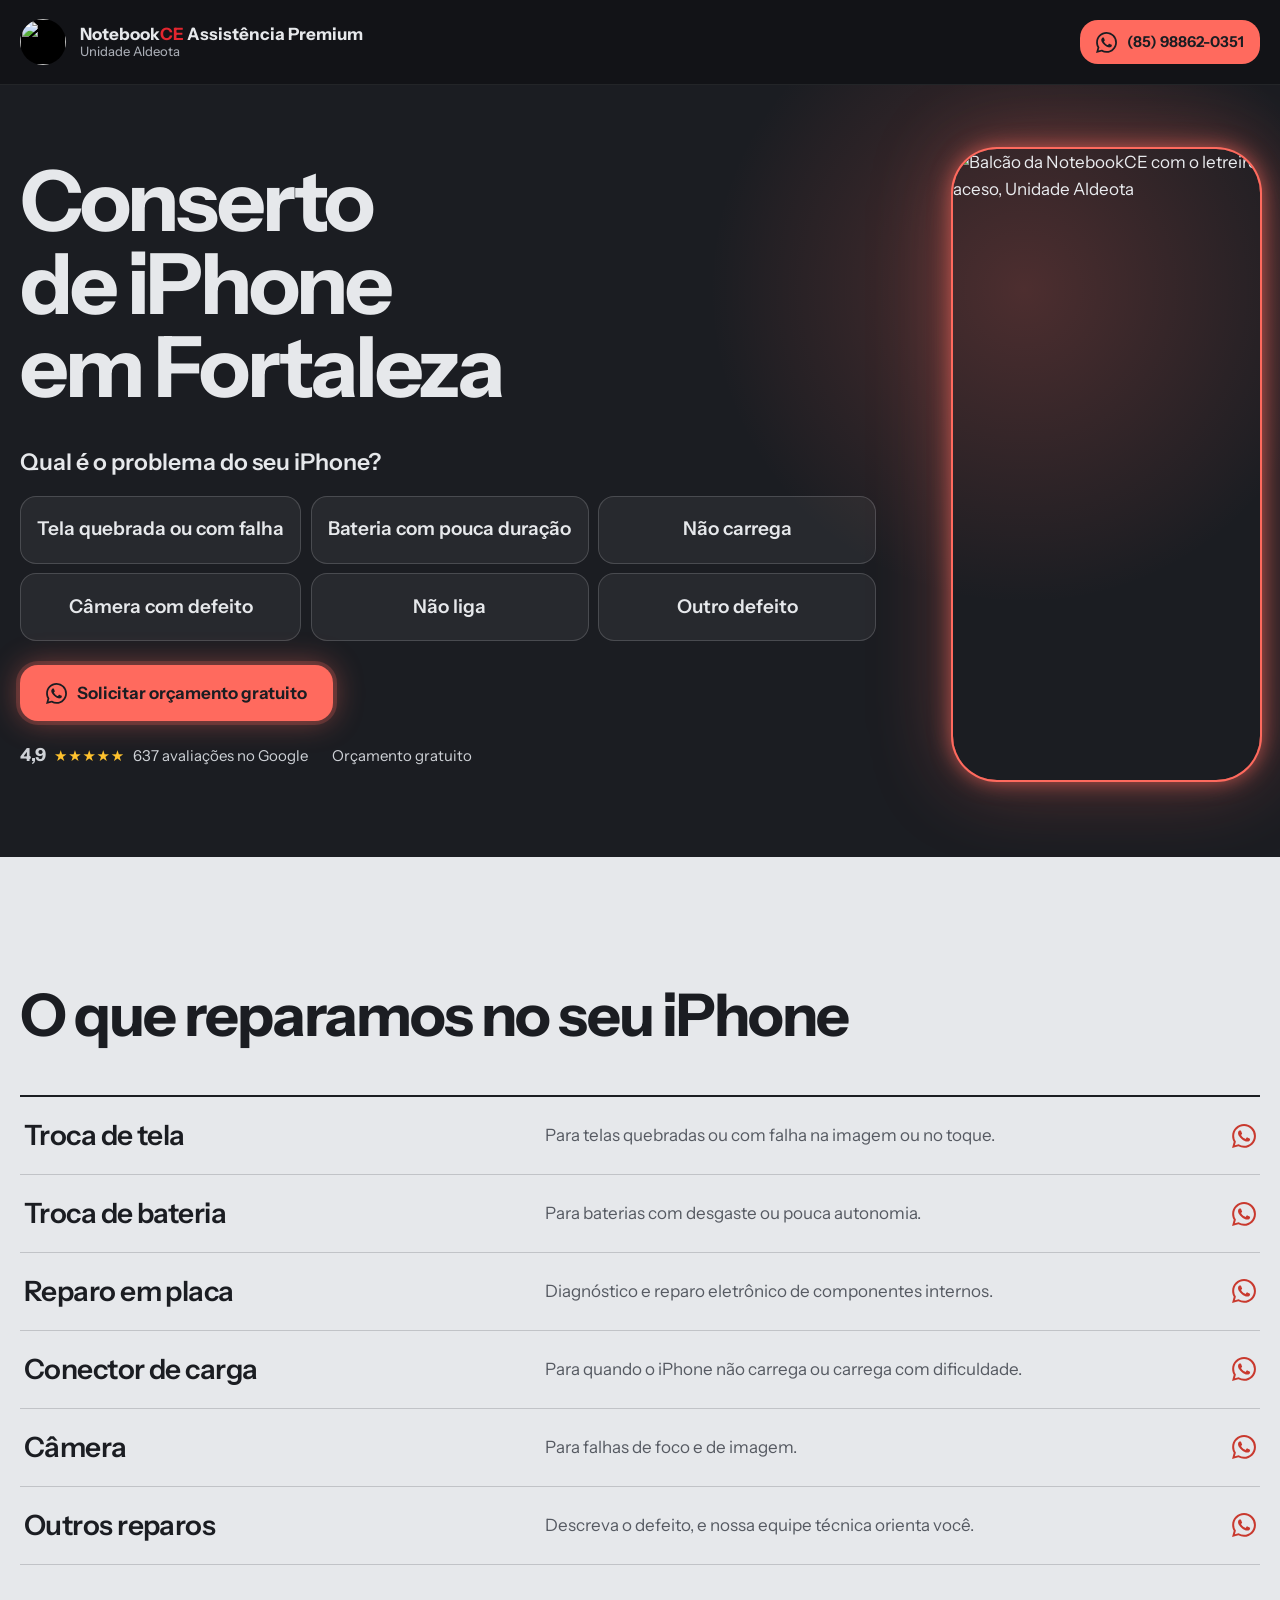
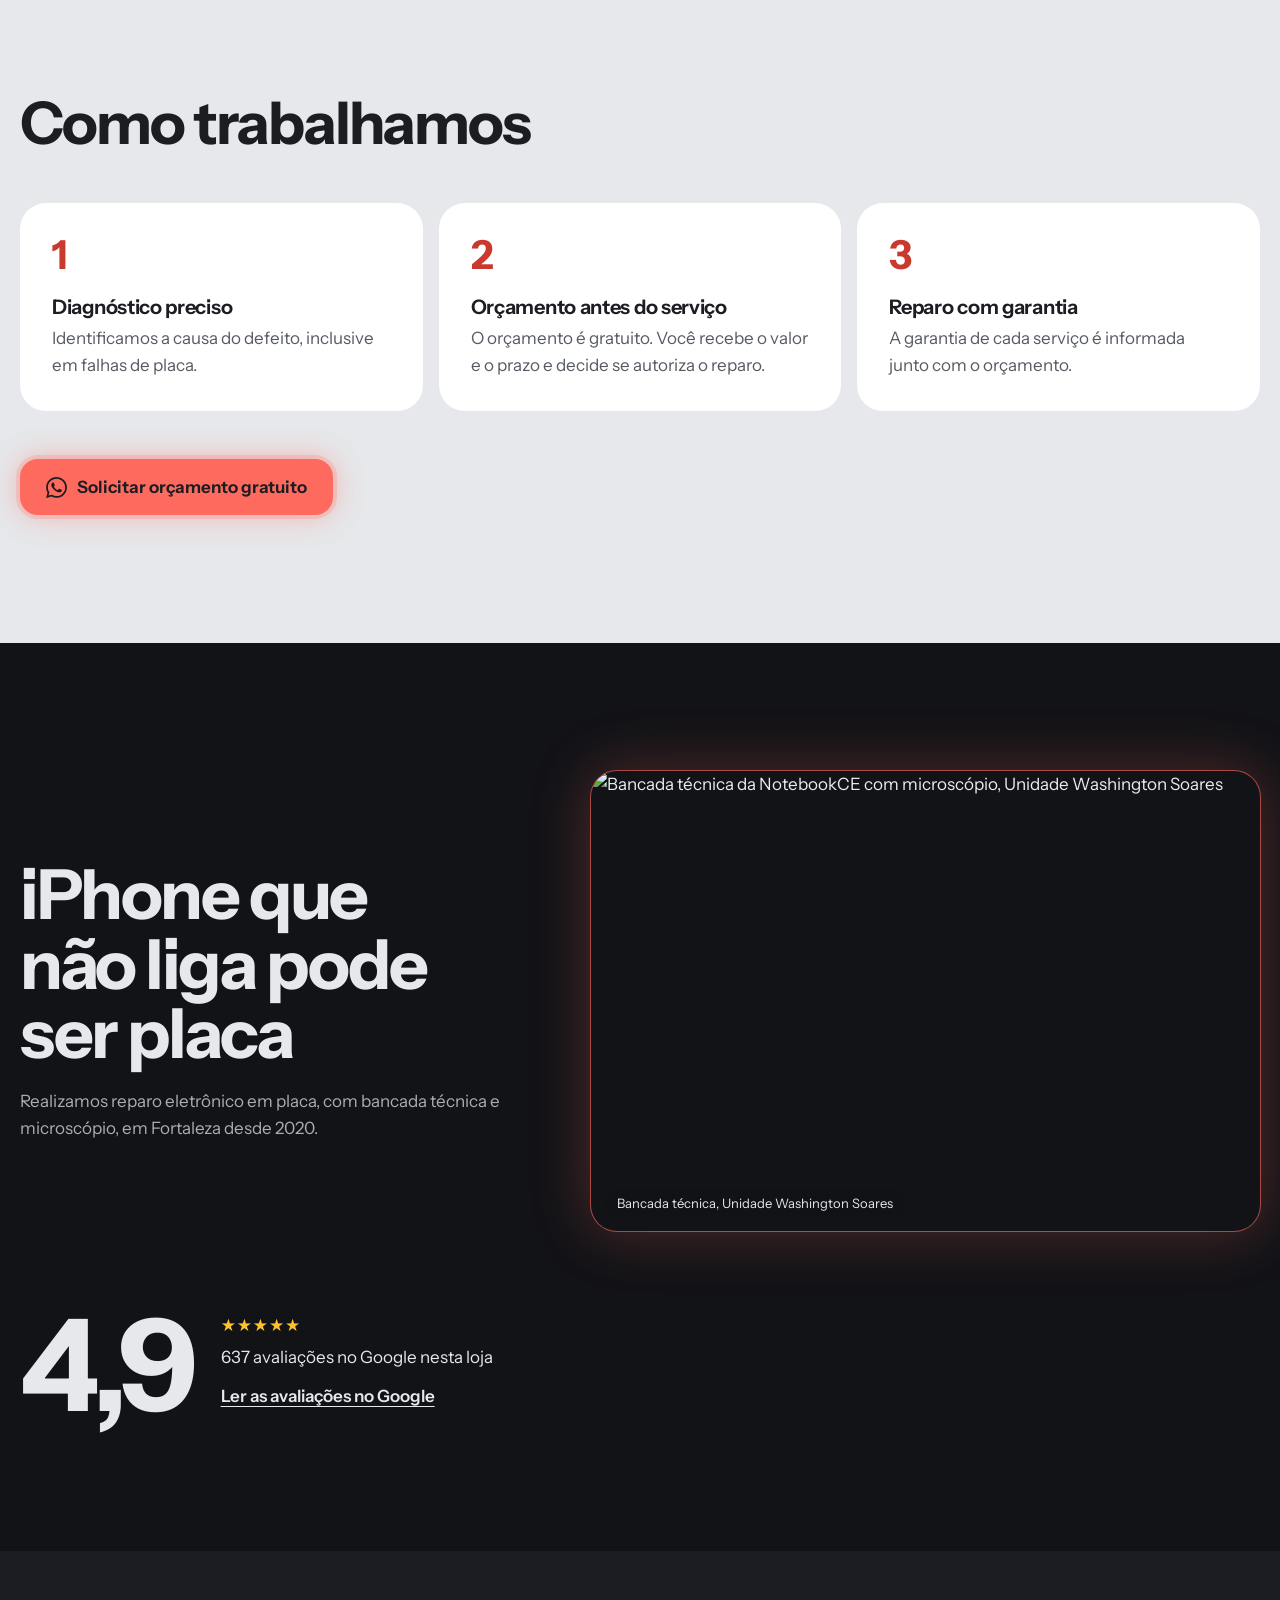
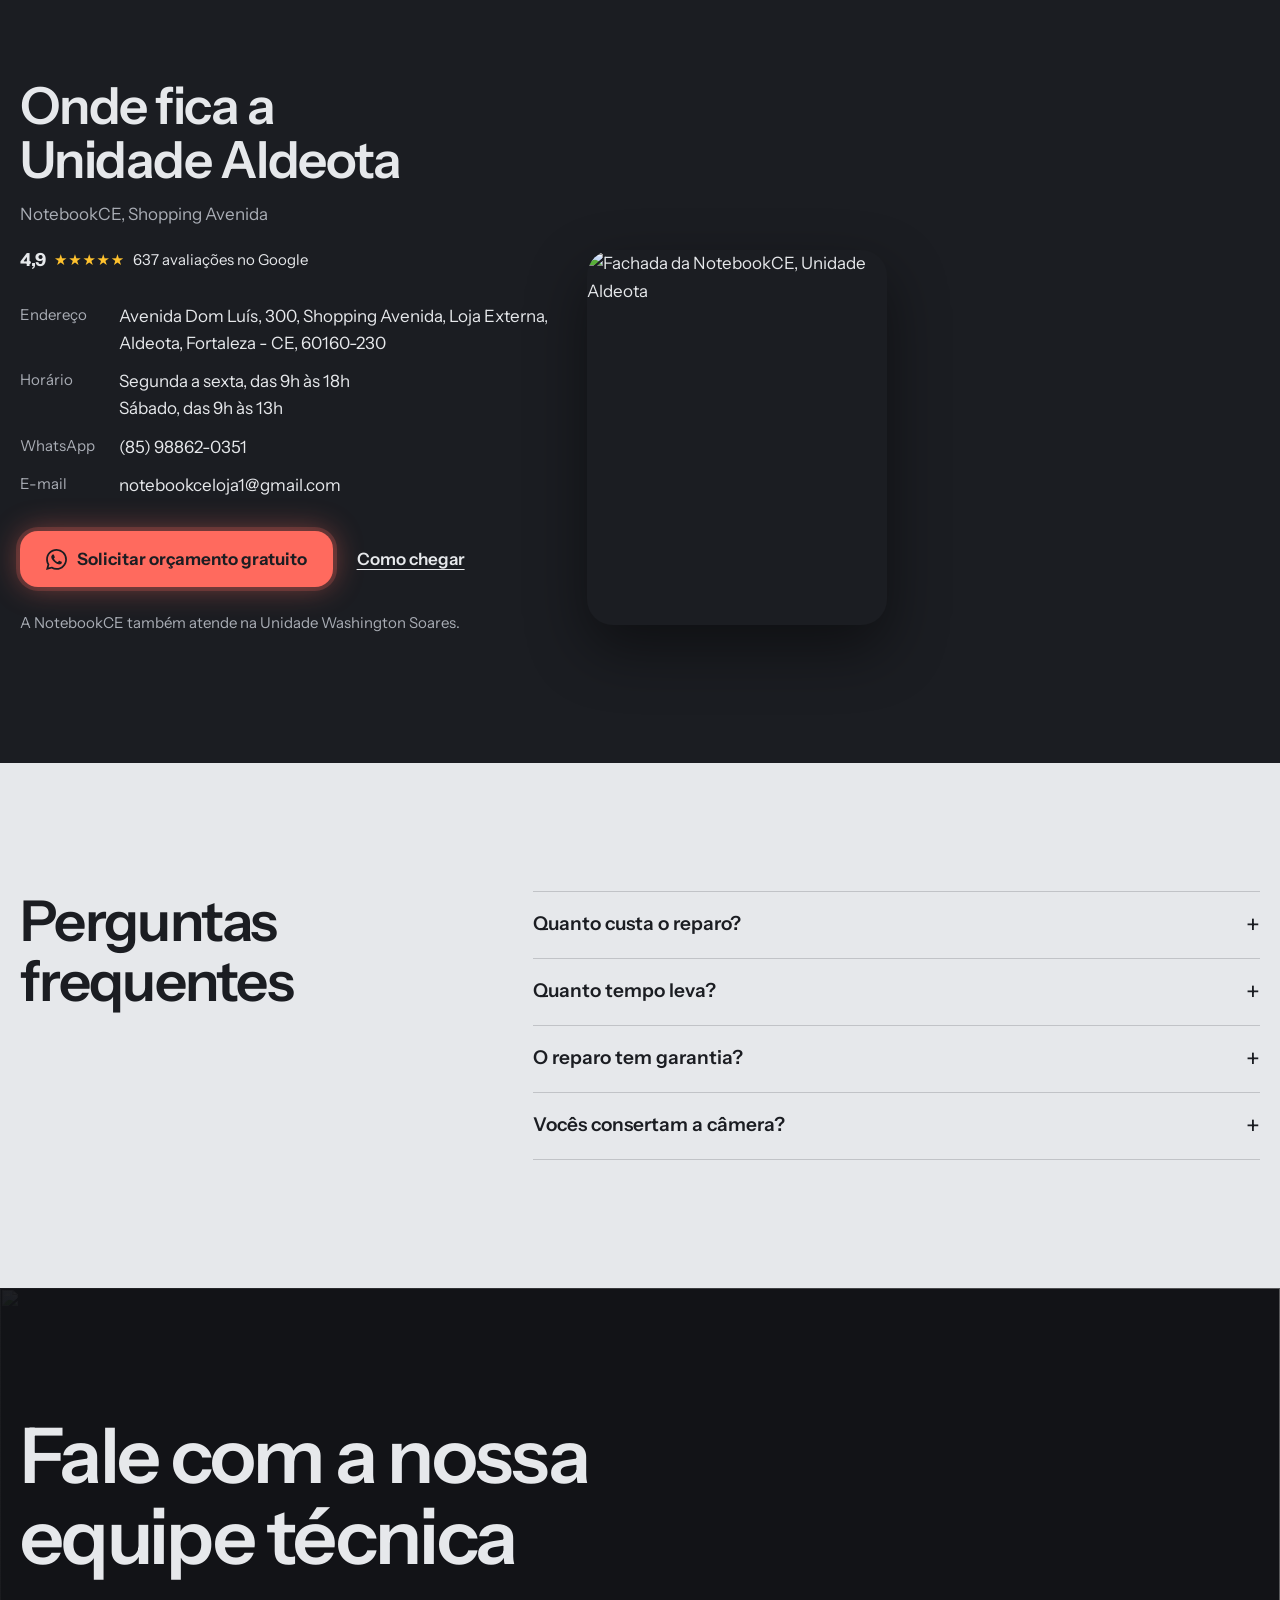
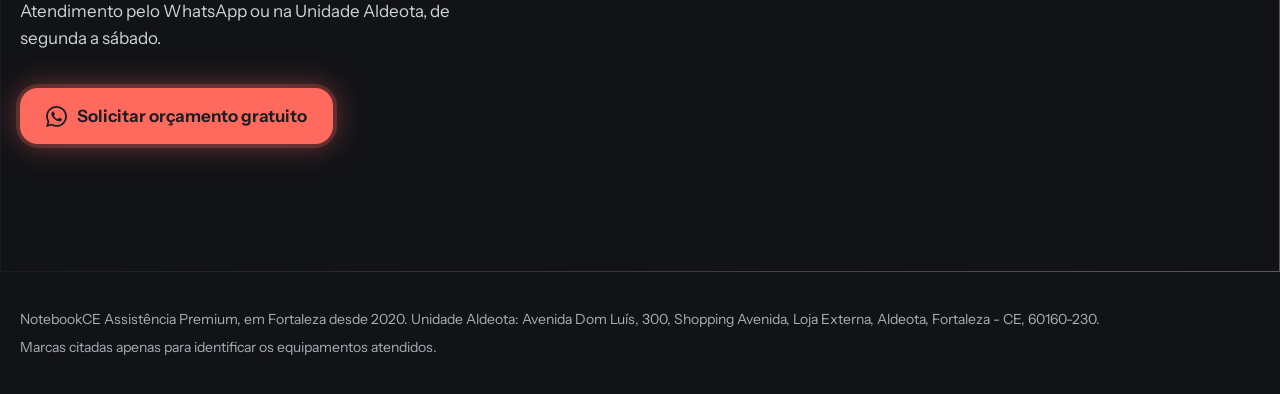
==== commit 9c31fdb9: "Tópicos do iPhone centrados e em uma linha no computador Fonte: squad-sites-lps, branch feat/noteboo" ====
--- a/matriz/iphone/index.html
+++ b/matriz/iphone/index.html
@@ -16,15 +16,21 @@
 
   .heroi { position: relative; overflow: hidden; }
   .heroi::before { content: ""; position: absolute; width: 56vw; height: 56vw; right: -8vw; top: -12vw; background: radial-gradient(circle, color-mix(in srgb, var(--c) 22%, transparent), transparent 62%); pointer-events: none; }
-  .heroi__grade { position: relative; display: grid; grid-template-columns: minmax(0, 1.35fr) minmax(0, .65fr); gap: clamp(2rem, 6vw, 6rem); align-items: center; padding-block: clamp(2.5rem, 5vw, 4rem) clamp(3rem, 6vw, 5rem); }
+  .heroi__grade { --tela: clamp(240px, 24vw, 310px); position: relative; display: grid; grid-template-columns: minmax(0, 1fr) var(--tela); gap: clamp(2rem, 6vw, 6rem); align-items: center; padding-block: clamp(2.5rem, 5vw, 4rem) clamp(3rem, 6vw, 5rem); }
+  .heroi__texto { container-type: inline-size; }
   .heroi h1 { max-width: 12ch; font-size: clamp(2.9rem, 6.6vw, 5.75rem); font-weight: 700; letter-spacing: -.04em; line-height: .98; }
   .heroi__pergunta { margin: clamp(1.5rem, 3vw, 2.25rem) 0 .9rem; font-size: clamp(1.1875rem, 1.8vw, 1.4375rem); font-weight: 600; }
-  .defeitos { display: grid; grid-template-columns: repeat(3, minmax(0, 1fr)); gap: .6rem; }
-  .defeitos a { display: flex; align-items: flex-end; min-height: 92px; padding: .9rem 1rem; background: rgba(230, 232, 235, .06); border: 1px solid rgba(230, 232, 235, .18); border-radius: 18px; font-size: 1.0625rem; font-weight: 600; line-height: 1.2; text-decoration: none; transition: background .15s ease, color .15s ease, box-shadow .15s ease, transform .15s ease; }
+  /* Os tópicos seguem a largura real da coluna: no computador, cada um fica em uma linha, com o texto no centro de uma caixa baixa. */
+  .defeitos { display: grid; grid-template-columns: repeat(2, minmax(0, 1fr)); gap: .6rem; }
+  .defeitos li { display: flex; }
+  .defeitos a { display: flex; align-items: center; justify-content: center; width: 100%; min-height: 66px; padding: .65rem .5rem; background: rgba(230, 232, 235, .06); border: 1px solid rgba(230, 232, 235, .18); border-radius: 16px; font-size: 1.125rem; font-weight: 600; line-height: 1.2; text-align: center; text-wrap: balance; text-decoration: none; transition: background .15s ease, color .15s ease, box-shadow .15s ease, transform .15s ease; }
+  @container (min-width: 670px) { .defeitos { grid-template-columns: repeat(3, minmax(max-content, 1fr)); } .defeitos a { padding-inline: .75rem; } }
+  @container (min-width: 770px) { .defeitos a { min-height: 68px; padding-inline: 1rem; font-size: 1.1875rem; } }
+  @container (min-width: 960px) { .defeitos a { min-height: 76px; font-size: 1.3125rem; } }
   .defeitos a:hover { background: var(--c); border-color: var(--c); color: var(--grafite); box-shadow: 0 0 28px color-mix(in srgb, var(--c) 65%, transparent); transform: translateY(-2px); }
   .heroi__acao { margin-top: 1.5rem; }
   .heroi__prova { display: flex; flex-wrap: wrap; align-items: center; gap: .4rem 1.5rem; margin-top: 1.25rem; color: #cfd2d7; font-size: .9375rem; }
-  .tela { width: min(310px, 100%); margin-left: auto; aspect-ratio: 9 / 18.5; overflow: hidden; border-radius: 44px; box-shadow: 0 0 0 2px var(--c), 0 0 22px color-mix(in srgb, var(--c) 75%, transparent), 0 0 80px color-mix(in srgb, var(--c) 35%, transparent); }
+  .tela { width: 100%; margin-left: auto; aspect-ratio: 9 / 18.5; overflow: hidden; border-radius: 44px; box-shadow: 0 0 0 2px var(--c), 0 0 22px color-mix(in srgb, var(--c) 75%, transparent), 0 0 80px color-mix(in srgb, var(--c) 35%, transparent); }
   .tela img { width: 100%; height: 100%; object-fit: cover; object-position: center; }
 
   .h2 { font-size: clamp(2.25rem, 4.6vw, 3.75rem); font-weight: 700; letter-spacing: -.034em; }
@@ -60,9 +66,13 @@
     .reparos p { grid-column: 1; grid-row: 2; }
     .reparos svg { grid-column: 2; grid-row: 1 / span 2; }
   }
-  @media (max-width: 520px) {
-    .defeitos { grid-template-columns: repeat(2, minmax(0, 1fr)); }
-    .defeitos a { min-height: 74px; }
+  /* Em monitor grande, a página ocupa mais da tela em vez de ficar com margens largas. */
+  @media (min-width: 1500px) {
+    .faixa { width: min(1520px, 100% - 6rem); }
+    .heroi h1 { font-size: 6.5rem; }
+  }
+  @media (min-width: 1700px) {
+    .heroi__grade { --tela: 340px; }
   }
 </style>
 </head>
@@ -77,7 +87,7 @@
 <main>
   <section class="heroi">
     <div class="faixa heroi__grade">
-      <div>
+      <div class="heroi__texto">
         <h1>Conserto de iPhone em Fortaleza</h1>
         <p class="heroi__pergunta">Qual é o problema do seu iPhone?</p>
         <ul class="defeitos">
